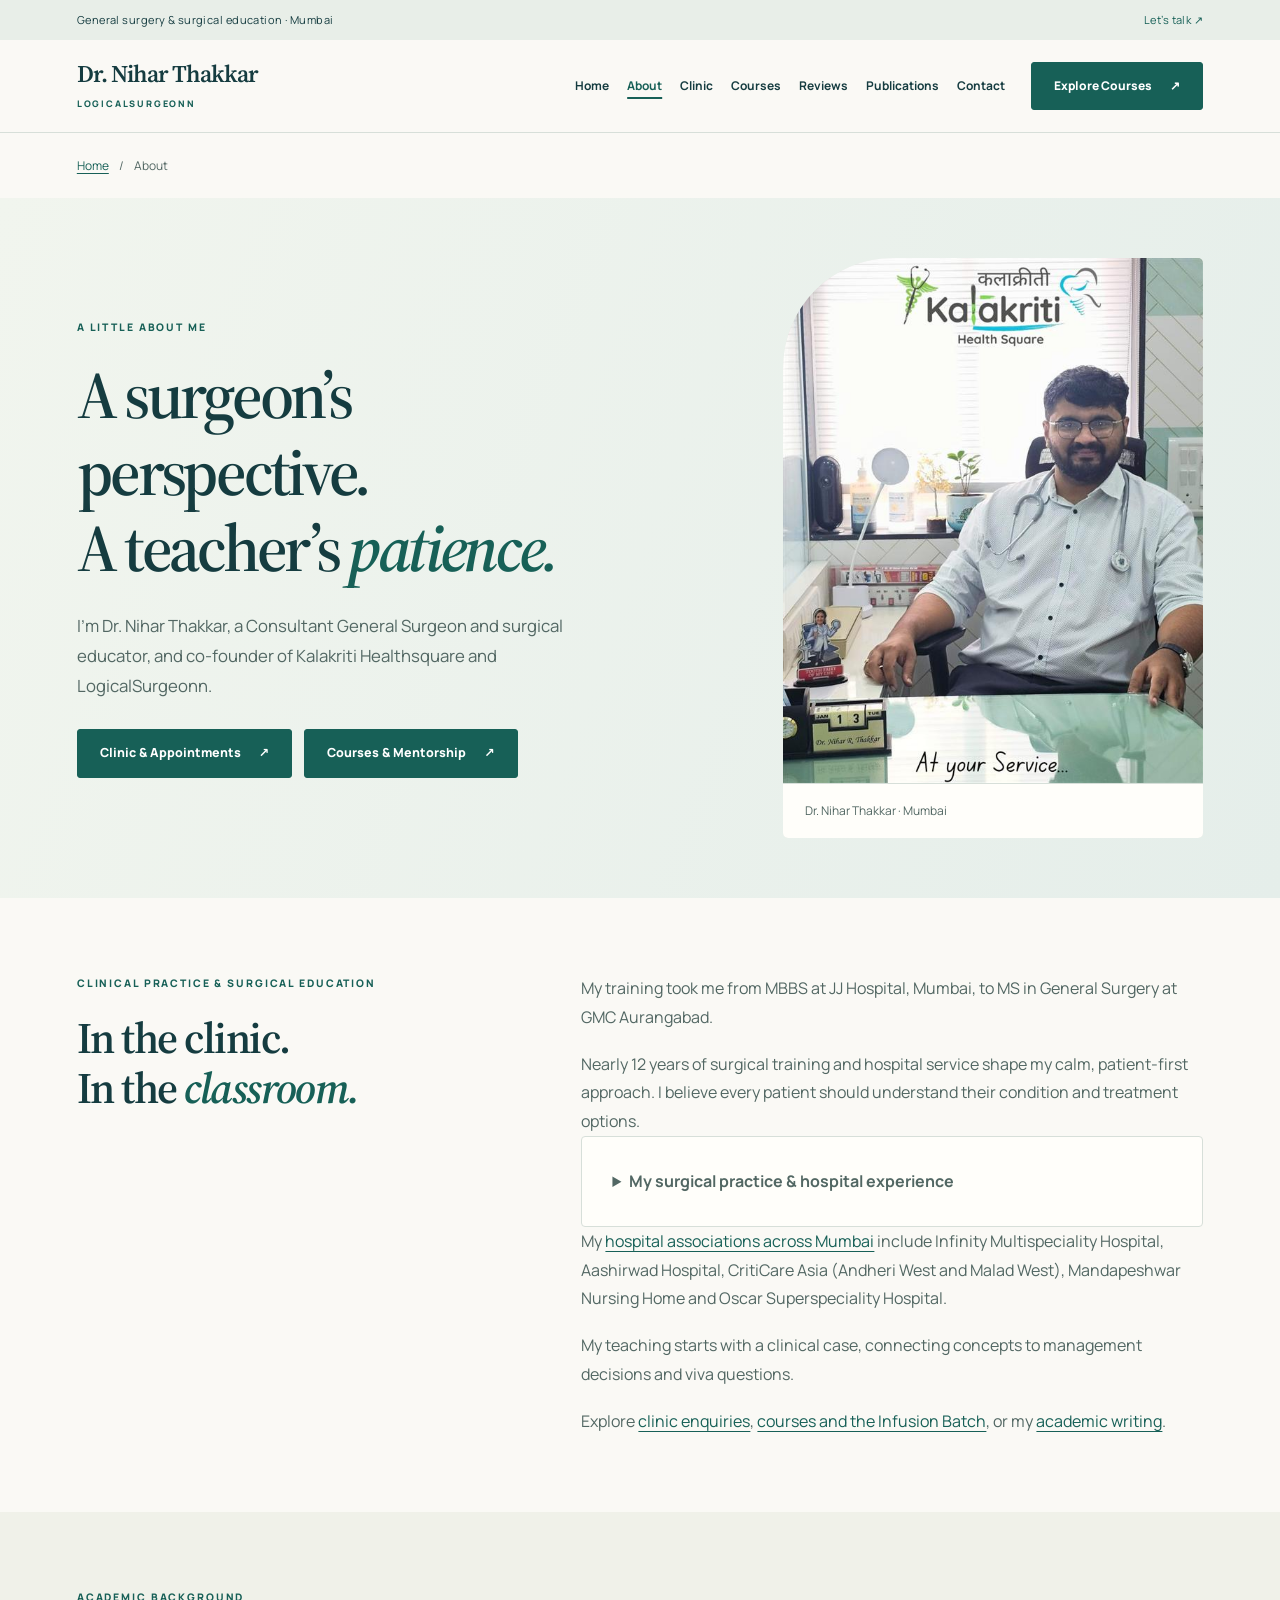
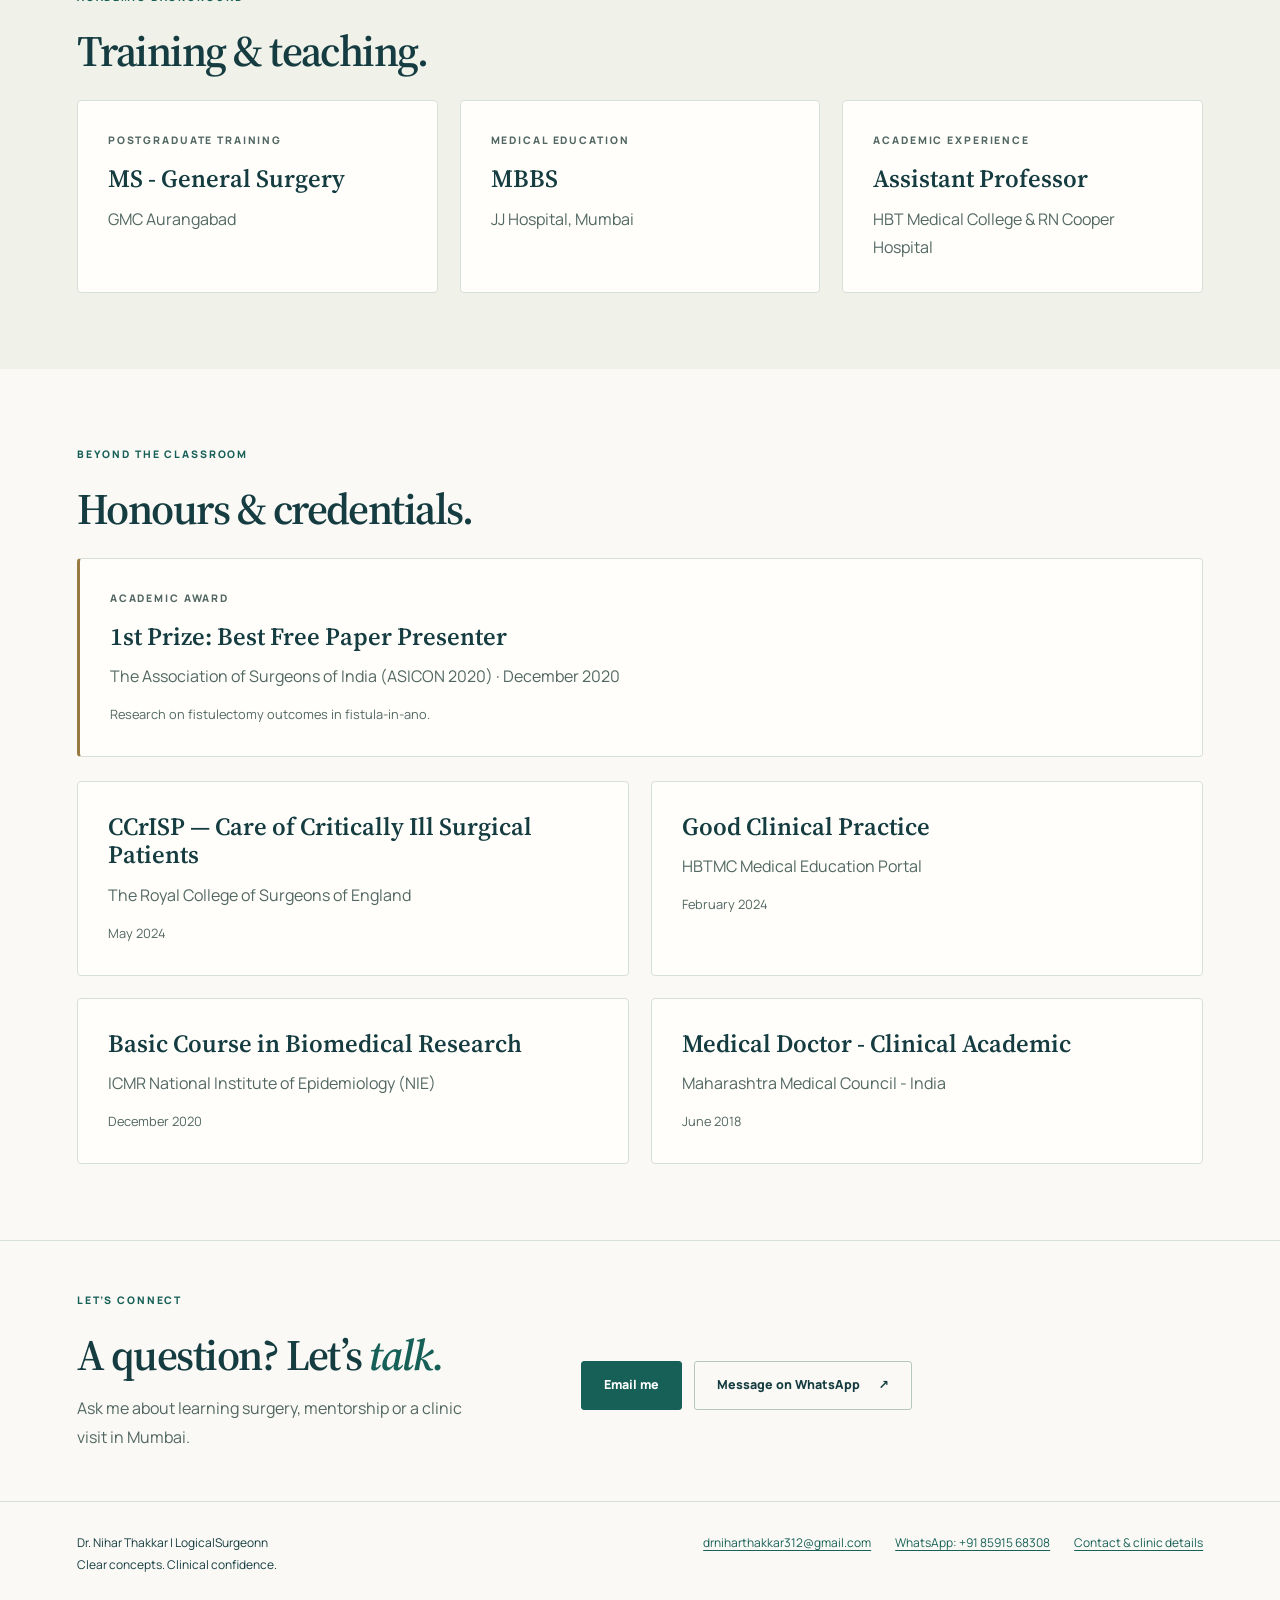
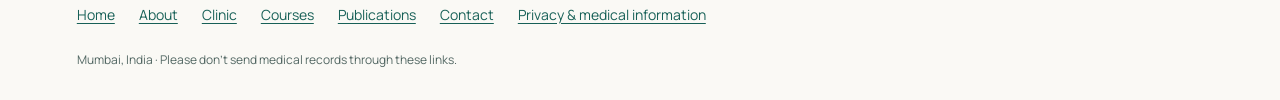
==== about.html @ 5a91bd62 "Add owner-confirmed hospital associations across Mumbai" ====
<!DOCTYPE html>
<html lang="en">
<head>
    <meta charset="UTF-8">
    <meta name="viewport" content="width=device-width, initial-scale=1.0">
    <link rel="icon" href="favicon.svg" type="image/svg+xml">
    <title>About Dr. Nihar Thakkar | LogicalSurgeonn</title>
    <meta name="description" content="Meet Dr. Nihar Thakkar, general surgeon and surgical educator, co-founder of Kalakriti Healthsquare and LogicalSurgeonn. Explore his background and credentials.">
    <link rel="canonical" href="https://jahnvi480.github.io/logicalsurgeon/about.html">
    <meta property="og:title" content="About Dr. Nihar Thakkar | LogicalSurgeonn">
    <meta property="og:description" content="A surgeon’s perspective and a teacher’s patience. Meet Dr. Nihar Thakkar, co-founder of Kalakriti Healthsquare and LogicalSurgeonn, and explore his clinical and teaching identity.">
    <meta property="og:url" content="https://jahnvi480.github.io/logicalsurgeon/about.html">
    <meta property="og:type" content="website">
    <meta property="og:image" content="https://jahnvi480.github.io/logicalsurgeon/social-preview.jpg">
    <meta property="og:image:width" content="1200">
    <meta property="og:image:height" content="630">
    <meta property="og:image:alt" content="Dr Nihar | General Surgeon &amp; Surgery Educator">
    <meta name="twitter:card" content="summary_large_image">
    <meta name="twitter:image" content="https://jahnvi480.github.io/logicalsurgeon/social-preview.jpg">
    <meta name="twitter:image:alt" content="Dr Nihar | General Surgeon &amp; Surgery Educator">
    <meta name="twitter:title" content="About Dr. Nihar Thakkar | LogicalSurgeonn">
    <meta name="twitter:description" content="Meet Dr. Nihar Thakkar, general surgeon and surgical educator, co-founder of Kalakriti Healthsquare and LogicalSurgeonn. Background, honours and credentials.">
    <link rel="preconnect" href="https://fonts.googleapis.com">
    <link rel="preconnect" href="https://fonts.gstatic.com" crossorigin>
    <link href="https://fonts.googleapis.com/css2?family=Manrope:wght@400;500;600;700;800&amp;family=Source+Serif+4:wght@500;600;700&amp;display=swap" rel="stylesheet">
    <link rel="stylesheet" href="pages.css?v=2">
    <link rel="stylesheet" href="site-header.css?v=2">
    <link rel="stylesheet" href="experience.css?v=1">
    <script src="experience.js?v=1" defer></script>
    <script type="application/ld+json">
    {
        "@context": "https://schema.org",
        "@graph": [
            {
                "@type": "AboutPage",
                "@id": "https://jahnvi480.github.io/logicalsurgeon/about.html#webpage",
                "url": "https://jahnvi480.github.io/logicalsurgeon/about.html",
                "name": "About Dr. Nihar Thakkar | LogicalSurgeonn",
                "description": "Meet Dr. Nihar Thakkar, general surgeon and surgical educator, co-founder of Kalakriti Healthsquare and LogicalSurgeonn. Explore his background and credentials.",
                "isPartOf": { "@id": "https://jahnvi480.github.io/logicalsurgeon/#website" },
                "breadcrumb": { "@id": "https://jahnvi480.github.io/logicalsurgeon/about.html#breadcrumb" },
                "mainEntity": { "@id": "https://jahnvi480.github.io/logicalsurgeon/#nihar-thakkar" }
            },
            {
                "@type": "WebSite",
                "@id": "https://jahnvi480.github.io/logicalsurgeon/#website",
                "url": "https://jahnvi480.github.io/logicalsurgeon/",
                "name": "Dr. Nihar Thakkar | LogicalSurgeonn"
            },
            {
                "@type": "Person",
                "@id": "https://jahnvi480.github.io/logicalsurgeon/#nihar-thakkar",
                "name": "Dr. Nihar Thakkar",
                "jobTitle": "General Surgeon and Surgery Educator"
            },
            {
                "@type": "BreadcrumbList",
                "@id": "https://jahnvi480.github.io/logicalsurgeon/about.html#breadcrumb",
                "itemListElement": [
                    { "@type": "ListItem", "position": 1, "name": "Home", "item": "https://jahnvi480.github.io/logicalsurgeon/" },
                    { "@type": "ListItem", "position": 2, "name": "About", "item": "https://jahnvi480.github.io/logicalsurgeon/about.html" }
                ]
            }
        ]
    }
    </script>
</head>
<body>
    <a class="skip-link" href="#main-content">Skip to content</a>
    <div class="utility-bar"><div class="container"><span>General surgery &amp; surgical education · Mumbai</span><a href="tel:+918591568308">Let’s talk ↗</a></div></div>
    <header class="site-header">
        <div class="container navigation">
            <a class="brand" href="./"><span class="brand-primary">Dr. Nihar Thakkar</span><span class="brand-secondary">LogicalSurgeonn</span></a>
            <nav class="primary-nav" id="primary-nav" aria-label="Primary navigation">
                <ul>
                    <li><a href="./">Home</a></li>
                    <li><a href="about.html" aria-current="page">About</a></li>
                    <li><a href="clinic.html">Clinic</a></li>
                    <li><a href="courses.html">Courses</a></li>
                    <li><a href="./#testimonials">Reviews</a></li>
                    <li><a href="publications.html">Publications</a></li>
                    <li><a href="./#contact">Contact</a></li>
                </ul>
            </nav>
            <a class="header-course" href="https://infusionbatch.lovable.app/">Explore Courses <span aria-hidden="true">↗</span></a>
        </div>
    </header>
    <main id="main-content" tabindex="-1">
        <nav class="breadcrumb container" aria-label="Breadcrumb"><ol><li><a href="./">Home</a></li><li aria-current="page">About</li></ol></nav>
        <section class="hero" aria-labelledby="page-title">
            <div class="container hero-grid">
                <div>
                    <p class="eyebrow">A little about me</p>
                    <h1 id="page-title">A surgeon’s perspective.<br>A teacher’s <em>patience.</em></h1>
                    <p class="lead">I’m Dr. Nihar Thakkar, a Consultant General Surgeon and surgical educator, and co-founder of Kalakriti Healthsquare and LogicalSurgeonn.</p>
                    <div class="actions"><a class="button" href="clinic.html">Clinic &amp; Appointments <span aria-hidden="true">↗</span></a><a class="button" href="courses.html">Courses &amp; Mentorship <span aria-hidden="true">↗</span></a></div>
                </div>
                <figure class="portrait">
                    <img src="dr-nihar-portrait-900.jpg" srcset="dr-nihar-portrait-600.jpg 600w, dr-nihar-portrait-900.jpg 900w" sizes="(max-width: 700px) 90vw, 45vw" alt="Dr. Nihar Thakkar at Kalakriti Health Square" width="900" height="1125" decoding="async" fetchpriority="high">
                    <figcaption>Dr. Nihar Thakkar · Mumbai</figcaption>
                </figure>
            </div>
        </section>
        <section class="section container split" aria-labelledby="story-title">
            <div><p class="eyebrow">Clinical practice &amp; surgical education</p><h2 id="story-title">In the clinic.<br>In the <em>classroom.</em></h2></div>
            <div class="prose">
                <p>My training took me from MBBS at JJ Hospital, Mumbai, to MS in General Surgery at GMC Aurangabad.</p>
                <p>Nearly 12 years of surgical training and hospital service shape my calm, patient-first approach. I believe every patient should understand their condition and treatment options.</p>
                <details class="card">
                    <summary>My surgical practice &amp; hospital experience</summary>
                    <p>My specialties include laparoscopic and anorectal surgery, diabetic foot management, emergency surgical procedures and trauma surgery. At Aashirwad Hospital, my work includes general and laparoscopic surgery, with an emphasis on ethical practice and compassionate postoperative care.</p>
                    <p>My training and service span Sir J.J. Group of Hospitals, Government Medical College Aurangabad, Bharatratna Dr. Babasaheb Ambedkar Hospital and Dr. R. N. Cooper Hospital. My experience includes service as Assistant Professor at HBT Medical College &amp; RN Cooper Hospital.</p>
                </details>
                <p>My <a href="clinic.html#hospital-associations">hospital associations across Mumbai</a> include Infinity Multispeciality Hospital, Aashirwad Hospital, CritiCare Asia (Andheri West and Malad West), Mandapeshwar Nursing Home and Oscar Superspeciality Hospital.</p>
                <p>My teaching starts with a clinical case, connecting concepts to management decisions and viva questions.</p>
                <p>Explore <a href="clinic.html">clinic enquiries</a>, <a href="courses.html">courses and the Infusion Batch</a>, or my <a href="publications.html">academic writing</a>.</p>
            </div>
        </section>
        <section class="section section-tinted" aria-labelledby="background-title">
            <div class="container">
                <p class="eyebrow">Academic background</p><h2 id="background-title">Training &amp; teaching.</h2>
                <div class="grid grid-three">
                    <article class="card"><p class="eyebrow">Postgraduate training</p><h3>MS - General Surgery</h3><p>GMC Aurangabad</p></article>
                    <article class="card"><p class="eyebrow">Medical education</p><h3>MBBS</h3><p>JJ Hospital, Mumbai</p></article>
                    <article class="card"><p class="eyebrow">Academic experience</p><h3>Assistant Professor</h3><p>HBT Medical College &amp; RN Cooper Hospital</p></article>
                </div>
            </div>
        </section>
        <section class="section container" aria-labelledby="credentials-title">
            <p class="eyebrow">Beyond the classroom</p><h2 id="credentials-title">Honours &amp; credentials.</h2>
            <article class="card award">
                <p class="eyebrow">Academic award</p><h3>1st Prize: Best Free Paper Presenter</h3>
                <p>The Association of Surgeons of India (ASICON 2020) · <time datetime="2020-12">December 2020</time></p>
                <p class="meta">Research on fistulectomy outcomes in fistula-in-ano.</p>
            </article>
            <div class="grid">
                <article class="card"><h3>CCrISP — Care of Critically Ill Surgical Patients</h3><p>The Royal College of Surgeons of England</p><p class="meta"><time datetime="2024-05">May 2024</time></p></article>
                <article class="card"><h3>Good Clinical Practice</h3><p>HBTMC Medical Education Portal</p><p class="meta"><time datetime="2024-02">February 2024</time></p></article>
                <article class="card"><h3>Basic Course in Biomedical Research</h3><p>ICMR National Institute of Epidemiology (NIE)</p><p class="meta"><time datetime="2020-12">December 2020</time></p></article>
                <article class="card"><h3>Medical Doctor - Clinical Academic</h3><p>Maharashtra Medical Council - India</p><p class="meta"><time datetime="2018-06">June 2018</time></p></article>
            </div>
        </section>
        <section class="contact-band" aria-labelledby="contact-title"><div class="container split">
            <div><p class="eyebrow">Let’s connect</p><h2 id="contact-title">A question? Let’s <em>talk.</em></h2><p class="prose">Ask me about learning surgery, mentorship or a clinic visit in Mumbai.</p></div>
            <div class="actions"><a class="button" href="mailto:drniharthakkar312@gmail.com">Email me</a><a class="button button-secondary" href="https://wa.me/918591568308">Message on WhatsApp <span aria-hidden="true">↗</span></a></div>
        </div></section>
    </main>
    <footer class="site-footer"><div class="container">
        <div class="footer-grid"><p>Dr. Nihar Thakkar | LogicalSurgeonn<br>Clear concepts. Clinical confidence.</p><div class="footer-links"><a href="mailto:drniharthakkar312@gmail.com">drniharthakkar312@gmail.com</a><a href="https://wa.me/918591568308">WhatsApp: +91 85915 68308</a><a href="./#contact">Contact &amp; clinic details</a></div></div>
        <nav class="footer-pages" aria-label="Explore the website">
            <a href="./">Home</a>
            <a href="about.html">About</a>
            <a href="clinic.html">Clinic</a>
            <a href="courses.html">Courses</a>
            <a href="publications.html">Publications</a>
            <a href="./#contact">Contact</a>
            <a href="privacy.html">Privacy &amp; medical information</a>
        </nav>
        <p class="footer-note">Mumbai, India · Please don’t send medical records through these links.</p>
    </div></footer>
</body>
</html>
---- pages.css ----
/* Standalone editorial pages; the portfolio styles remain unchanged. */
:root {
    color-scheme: light;
    --bg: #faf9f5;
    --surface: #fffefa;
    --ink: #153c40;
    --muted: #526763;
    --teal: #176057;
    --deep-teal: #104c46;
    --line: #d7dfd9;
    --soft: #edf2eb;
    --serif: "Source Serif 4", Georgia, serif;
    --sans: "Manrope", system-ui, sans-serif;
}
* { box-sizing: border-box; }
html { scroll-padding-top: 24px; }
body { margin: 0; background: var(--bg); color: var(--ink); font: 400 16px/1.8 var(--sans); }
h1, h2, h3, p, figure { margin: 0; }
h1, h2, h3 { font-family: var(--serif); font-weight: 600; line-height: 1.15; }
h1 { font-size: clamp(2.5rem, 5.2vw, 4.7rem); letter-spacing: -.05em; max-width: 17ch; }
h2 { font-size: clamp(1.9rem, 3.4vw, 2.8rem); letter-spacing: -.035em; margin-bottom: 24px; }
h3 { font-size: 1.55rem; margin-bottom: 12px; }
em { color: var(--teal); font-weight: inherit; }
p + p { margin-top: 18px; }
a { color: var(--teal); text-underline-offset: .22em; }
a:hover { text-decoration-thickness: 2px; }
a, button { -webkit-tap-highlight-color: transparent; }
:focus-visible { outline: 3px solid var(--teal); outline-offset: 5px; }
[hidden] { display: none !important; }
img { display: block; max-width: 100%; }
.container { width: min(1200px, 88%); margin-inline: auto; }
.skip-link { position: fixed; top: -100px; left: 16px; z-index: 20; padding: 12px 20px; background: var(--surface); }
.skip-link:focus { top: 12px; }
.utility-bar { background: #e8eee8; font-size: .7rem; letter-spacing: .04em; padding: 10px 0; }
.utility-bar .container { display: flex; justify-content: space-between; gap: 20px; }
.utility-bar a { flex-shrink: 0; }
.site-header { border-bottom: 1px solid var(--line); }
.navigation { display: flex; flex-wrap: wrap; align-items: center; gap: 18px 26px; padding-block: 22px; }
.brand { color: var(--ink); text-decoration: none; flex-shrink: 0; }
.brand-primary { display: block; font: 600 24px/1.2 var(--serif); letter-spacing: -.04em; }
.brand-secondary { display: block; margin-top: 7px; color: var(--teal); font-size: .6rem; font-weight: 800; letter-spacing: .2em; text-transform: uppercase; }
.primary-nav { margin-left: auto; }
.primary-nav ul { display: flex; flex-wrap: wrap; gap: 4px 18px; list-style: none; margin: 0; padding: 0; }
.primary-nav a { display: block; padding-block: 10px; color: var(--ink); text-decoration: none; font-size: .78rem; font-weight: 700; }
.primary-nav a:hover, .primary-nav a[aria-current="page"] { text-decoration: underline; text-decoration-thickness: 2px; text-underline-offset: 7px; color: var(--teal); }
.button { display: inline-flex; align-items: center; justify-content: center; gap: 18px; min-height: 48px; padding: 12px 22px; border: 1px solid var(--teal); border-radius: 3px; background: var(--teal); color: white; font-size: .78rem; font-weight: 800; text-decoration: none; text-align: center; }
.button:hover { background: var(--deep-teal); }
.button-secondary { background: transparent; color: var(--ink); border-color: #b6c7bf; }
.button-secondary:hover { background: #e4ece4; }
.header-course { order: 2; }
.menu-toggle { display: none; min-height: 44px; padding: 8px 14px; border: 1px solid #b6c7bf; background: transparent; color: var(--ink); font: 700 .8rem var(--sans); cursor: pointer; }
.breadcrumb { padding-block: 22px; font-size: .75rem; color: var(--muted); }
.breadcrumb ol { display: flex; flex-wrap: wrap; gap: 10px; margin: 0; padding: 0; list-style: none; }
.breadcrumb li + li::before { content: "/"; margin-right: 10px; color: var(--muted); }
.hero { background: linear-gradient(110deg, #f1f5ee, #e5eeea); padding-block: 60px; }
.hero-grid { display: grid; grid-template-columns: 1.15fr .85fr; gap: 8%; align-items: center; }
.eyebrow { color: var(--teal); font-size: .65rem; font-weight: 800; letter-spacing: .18em; text-transform: uppercase; margin-bottom: 20px; }
.lead { color: var(--muted); font-size: 1.05rem; max-width: 54ch; margin-top: 24px; }
.actions { display: flex; flex-wrap: wrap; gap: 12px; margin-top: 28px; }
.portrait { width: 100%; max-width: 420px; justify-self: end; border-radius: 110px 5px 5px 5px; overflow: hidden; background: #e1e7df; }
.portrait img { width: 100%; height: auto; aspect-ratio: 4 / 5; object-fit: contain; }
.portrait figcaption { padding: 16px 22px; font-size: .75rem; color: var(--muted); background: var(--surface); border-top: 1px solid var(--line); }
.section { padding-block: 76px; }
.section-tinted { background: #f0f1e9; }
.split { display: grid; grid-template-columns: .8fr 1.2fr; gap: 8%; }
.prose { max-width: 65ch; color: var(--muted); }
.grid { display: grid; grid-template-columns: repeat(2, minmax(0, 1fr)); gap: 22px; }
.grid-three { grid-template-columns: repeat(3, minmax(0, 1fr)); }
.card { padding: 30px; border: 1px solid var(--line); border-radius: 4px; background: var(--surface); }
.card p { color: var(--muted); }
.card .eyebrow { margin-bottom: 14px; }
.meta { font-size: .8rem; color: var(--muted); }
.card .meta { margin-top: 12px; }
.award { border-left: 3px solid #9a7a43; margin-bottom: 24px; }
.featured-course { display: grid; grid-template-columns: 1fr 1fr; border: 1px solid var(--line); background: var(--surface); border-radius: 5px; overflow: hidden; }
.course-image { min-width: 0; display: grid; place-items: center; background: #e1e7df; }
.course-image img { width: 100%; height: auto; max-height: 510px; object-fit: contain; }
.course-copy { padding: clamp(26px, 4vw, 56px); align-self: center; }
.course-copy p:not(.eyebrow) { color: var(--muted); }
.resource-grid { margin-top: 24px; }
.reading-note { padding: 24px 28px; border-left: 3px solid var(--teal); background: var(--soft); color: var(--muted); margin-top: 28px; max-width: 68ch; }
.card summary { cursor: pointer; font-weight: 700; }
.card[open] summary { margin-bottom: 12px; }
.publication-list { margin: 0; padding: 0; list-style: none; }
.publication { padding-block: 30px; border-top: 1px solid #c6d2c8; }
.publication h3 { max-width: 65ch; font-size: clamp(1.4rem, 2.5vw, 1.85rem); line-height: 1.4; }
.publication .eyebrow { margin-bottom: 10px; }
.publication .meta { margin: 14px 0 18px; }
.publication a { display: inline-block; padding-block: 8px; font-size: .85rem; font-weight: 800; }
.contact-band { border-top: 1px solid var(--line); padding-block: 50px; }
.contact-band .split { align-items: center; }
.contact-band h2 { margin-bottom: 14px; }
.site-footer { border-top: 1px solid var(--line); padding-block: 30px; font-size: .75rem; }
.footer-grid { display: flex; flex-wrap: wrap; justify-content: space-between; gap: 20px 40px; }
.footer-links { display: flex; flex-wrap: wrap; gap: 10px 24px; }
.footer-pages { display: flex; flex-wrap: wrap; gap: 10px 24px; margin-top: 20px; font-size: .875rem; }
.footer-pages a { padding-block: 6px; }
.footer-note { margin-top: 16px; color: var(--muted); }
.grid > *, .split > *, .hero-grid > *, .footer-grid > * { min-width: 0; }
p, h1, h2, h3, a { overflow-wrap: anywhere; }
@media (max-width: 1100px) {
    .navigation { gap: 18px; }
    .header-course { margin-left: auto; order: 0; }
    .primary-nav { flex-basis: 100%; margin-left: 0; }
    .primary-nav ul { gap: 6px 26px; }
    .primary-nav { padding-top: 12px; border-top: 1px solid var(--line); }
}
@media (max-width: 700px) {
    .container { width: 90%; }
    .utility-bar { font-size: .65rem; }
    .utility-bar .container > span { max-width: 26ch; }
    .navigation { gap: 18px 12px; }
    .brand-primary { font-size: 22px; }
    .header-course { order: 3; flex-basis: 100%; margin: 0; }
    .primary-nav { order: 2; }
    .primary-nav ul { display: grid; grid-template-columns: repeat(3, minmax(0, 1fr)); gap: 0 12px; }
    .primary-nav a { min-height: 44px; padding-block: 12px; font-size: .7rem; }
    .hero { padding-block: 38px; }
    .hero-grid, .split, .featured-course { grid-template-columns: 1fr; gap: 30px; }
    h1 { font-size: clamp(2.35rem, 9.5vw, 3.6rem); }
    .lead { font-size: .95rem; }
    .portrait { justify-self: center; max-width: 360px; border-radius: 85px 4px 4px 4px; }
    .portrait img { aspect-ratio: 1; }
    .section { padding-block: 46px; }
    .grid, .grid-three { grid-template-columns: 1fr; }
    .card { padding: 24px; }
    .course-image img { max-height: 360px; }
    .course-copy { padding: 26px; }
    .contact-band .actions { margin-top: 0; }
    .footer-links { flex-direction: column; gap: 12px; }
}
@media (prefers-reduced-motion: reduce) {
    *, *::before, *::after { scroll-behavior: auto !important; }
}
---- site-header.css ----
/* Shared header for every entry page. Load after page-specific styles. */
html { scroll-padding-top: 110px; }
.skip-link { z-index: 300; }
.utility-bar { background: #e8eee8; color: #153c40; font: 400 11px/1.8 "Manrope", sans-serif; letter-spacing: .04em; padding: 10px 0; }
.utility-bar .container { width: min(1200px, 88%); margin-inline: auto; display: flex; justify-content: space-between; gap: 20px; }
.utility-bar a { color: #176057; text-decoration: none; white-space: nowrap; }
.site-header { position: sticky; top: 0; z-index: 100; background: rgb(250 249 245 / 97%); color: #153c40; font: 400 16px/1.8 "Manrope", sans-serif; border-bottom: 1px solid #d7dfd9; backdrop-filter: blur(12px); }
.site-header .navigation { width: min(1200px, 88%); margin-inline: auto; display: flex; flex-wrap: wrap; align-items: center; justify-content: space-between; gap: 18px 26px; min-height: 92px; padding-block: 18px; font: 400 16px/1.8 "Manrope", sans-serif; }
.site-header .brand { display: block; flex-shrink: 0; min-width: 0; color: #153c40; text-decoration: none; }
.site-header .brand-primary { display: block; font: 600 24px/1.2 "Source Serif 4", Georgia, serif; letter-spacing: -.04em; white-space: nowrap; }
.site-header .brand-secondary { display: block; margin-top: 7px; color: #176057; font: 800 9px/1.8 "Manrope", sans-serif; letter-spacing: .2em; text-transform: uppercase; }
.site-header .primary-nav { margin-left: auto; order: 0; }
.site-header .primary-nav ul { display: flex; flex-wrap: wrap; align-items: center; gap: 4px 18px; margin: 0; padding: 0; list-style: none; }
.site-header .primary-nav li { margin: 0; padding: 0; }
.site-header .primary-nav a { display: block; min-height: 44px; padding: 11px 0; color: #153c40; font: 700 12px/1.8 "Manrope", sans-serif; text-decoration: none; white-space: nowrap; }
.site-header .primary-nav a:hover, .site-header .primary-nav a[aria-current="page"] { color: #176057; text-decoration: underline; text-decoration-thickness: 2px; text-underline-offset: 7px; }
.site-header .header-course { order: 2; margin: 0; display: inline-flex; align-items: center; justify-content: center; gap: 18px; min-height: 48px; padding: 12px 22px; border: 1px solid #176057; border-radius: 3px; background: #176057; color: white; font: 800 12px/1.8 "Manrope", sans-serif; text-decoration: none; white-space: nowrap; }
.site-header .header-course:hover { background: #104c46; }
.site-header a:focus-visible, .utility-bar a:focus-visible { outline: 3px solid #176057; outline-offset: 5px; }
@media (max-width: 1100px) {
    html { scroll-padding-top: 185px; }
    .site-header .primary-nav { order: 3; flex-basis: 100%; margin-left: 0; padding-top: 10px; border-top: 1px solid #d7dfd9; }
    .site-header .primary-nav ul { gap: 4px 26px; }
    .site-header .header-course { margin-left: auto; }
}
@media (max-width: 700px) {
    html { scroll-padding-top: 205px; }
    .utility-bar { font-size: 9px; }
    .utility-bar .container, .site-header .navigation { width: 90%; }
    .utility-bar .container > span { max-width: 24ch; }
    .utility-bar a { align-self: center; }
    .site-header .navigation { gap: 12px; padding-block: 14px; }
    .site-header .brand-primary { font-size: 22px; }
    .site-header .brand-secondary { font-size: 8px; }
    .site-header .header-course { display: none; }
    .site-header .primary-nav ul { display: flex; flex-wrap: wrap; gap: 0 20px; }
    .site-header .primary-nav a { font-size: 11px; }
}
---- experience.css ----
/* Progressive enhancements: all photos and copy stay visible without scripts. */
.photo-gallery { display: grid; grid-template-columns: repeat(4, minmax(0, 1fr)); gap: 22px; }
.photo-card { margin: 0; min-width: 0; }
.photo-card a { display: block; position: relative; overflow: hidden; border-radius: 6px; background: #e5eeea; }
.photo-card img { width: 100%; height: auto; aspect-ratio: 4 / 5; object-fit: cover; object-position: center; }
.photo-card:first-child img { object-position: center 45%; }
.photo-card:nth-child(2) img { object-position: center 40%; }
.photo-card figcaption { padding-top: 12px; color: #153c40; font: 600 13px/1.6 "Manrope", sans-serif; }
.photo-card a::after { content: "↗"; position: absolute; right: 12px; bottom: 12px; display: grid; place-items: center; width: 40px; height: 40px; background: #fffefa; color: #153c40; border-radius: 50%; }
.photo-dialog { width: min(940px, calc(100% - 32px)); max-height: calc(100dvh - 32px); padding: 18px; border: 1px solid #d7dfd9; border-radius: 8px; background: #fffefa; color: #153c40; overflow: auto; }
.photo-dialog::backdrop { background: rgb(9 30 29 / 85%); }
.photo-dialog img { display: block; width: 100%; height: auto; max-height: 72dvh; object-fit: contain; }
.photo-dialog button { display: block; min-height: 44px; margin: 0 0 12px auto; padding: 8px 18px; border: 1px solid #176057; background: #176057; color: white; font: 700 13px "Manrope", sans-serif; cursor: pointer; }
.photo-dialog p { margin: 12px 0 0; font: 500 14px/1.6 "Manrope", sans-serif; }
.photo-dialog button:focus-visible { outline: 3px solid #176057; outline-offset: 4px; }
.clinic-scrubs { max-width: 350px; }
.clinic-scrubs img { aspect-ratio: 3 / 4; object-fit: cover; object-position: center 45%; }
@media (hover: hover) and (prefers-reduced-motion: no-preference) {
    .photo-card img { transition: transform 240ms ease; }
    .photo-card a:hover img { transform: scale(1.035); }
    .spotlight-link, .card, .tile { transition: transform 180ms ease, box-shadow 180ms ease; }
    .spotlight-link:hover, .card:hover { transform: translateY(-3px); }
}
@media (max-width: 700px) {
    .photo-gallery { gap: 16px; grid-template-columns: repeat(2, minmax(0, 1fr)); }
    .photo-card figcaption { font-size: 11px; }
}
@media (prefers-reduced-motion: reduce) {
    .photo-card img, .spotlight-link, .card, .tile { transition: none; transform: none; }
}
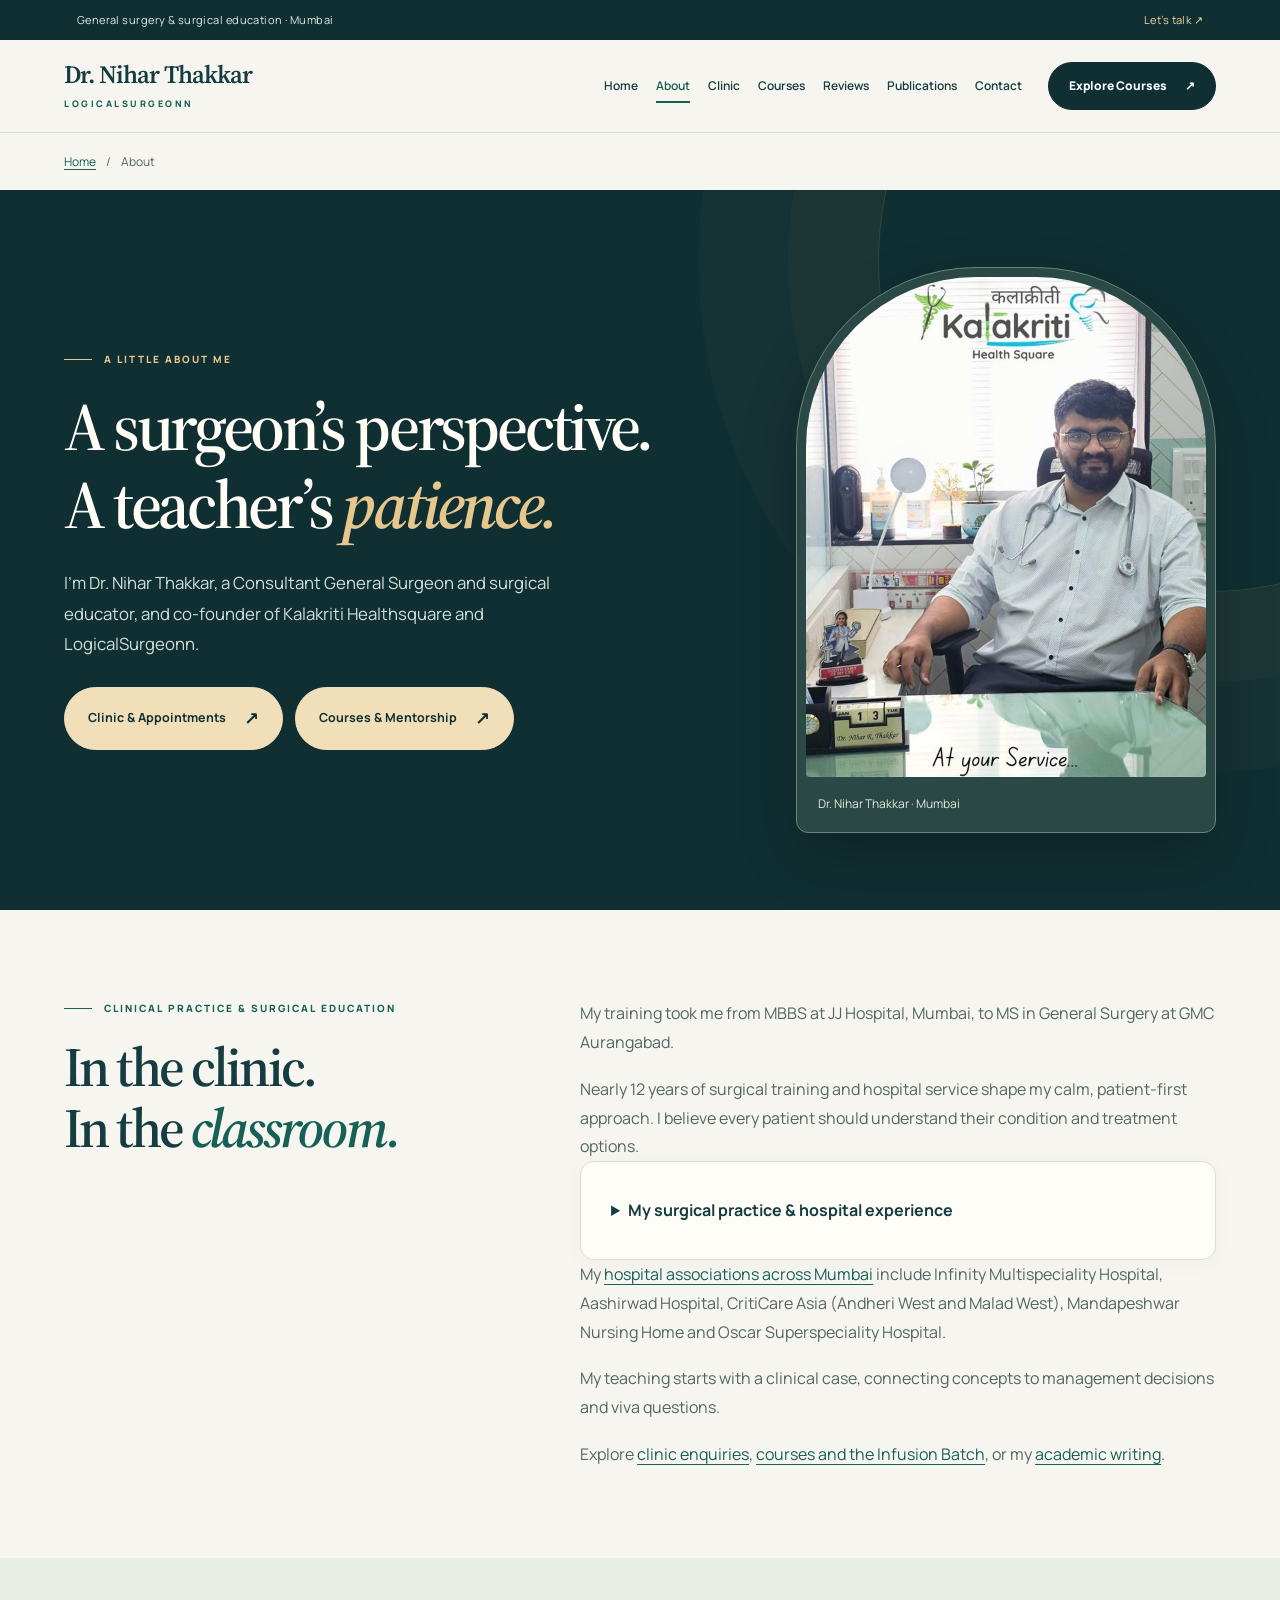
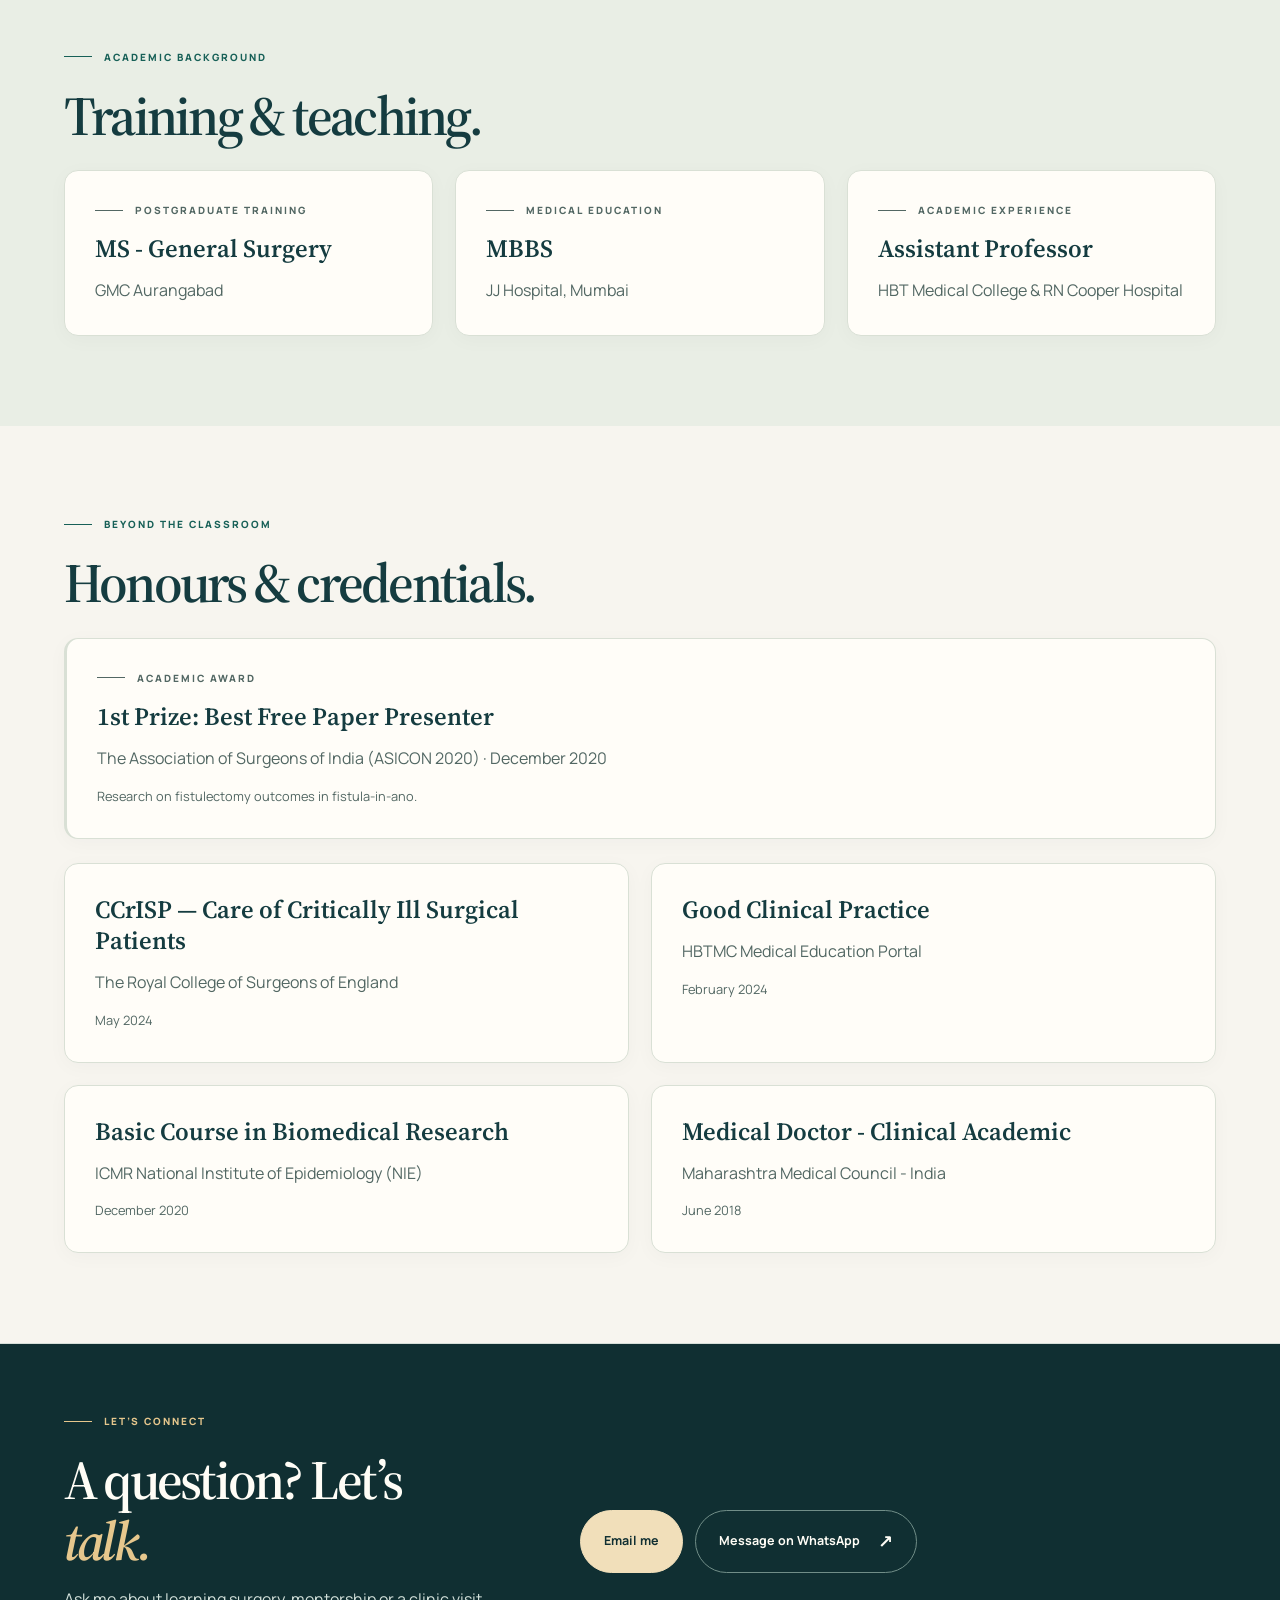
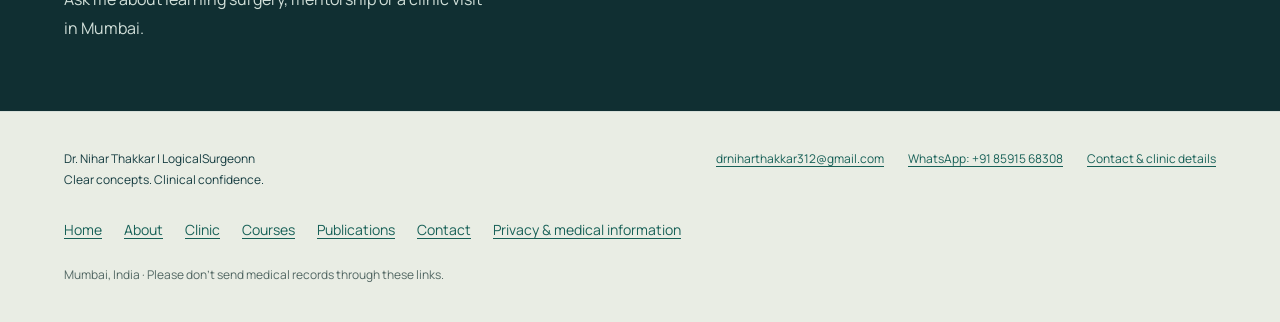
==== commit 91cbf047: "Elevate portfolio with shared photographic editorial design" ====
--- a/about.html
+++ b/about.html
@@ -26,6 +26,7 @@
     <link rel="stylesheet" href="pages.css?v=2">
     <link rel="stylesheet" href="site-header.css?v=2">
     <link rel="stylesheet" href="experience.css?v=1">
+    <link rel="stylesheet" href="visual-system.css?v=1">
     <script src="experience.js?v=1" defer></script>
     <script type="application/ld+json">
     {
--- a/visual-system.css
+++ b/visual-system.css
@@ -0,0 +1,221 @@
+/* Shared visual system. Content and navigation remain usable without JavaScript. */
+:root {
+    --editorial-dark: #102f32;
+    --editorial-gold: #e6c78d;
+    --editorial-paper: #f7f5ef;
+    --editorial-border: #d7ddd4;
+}
+body { background: var(--editorial-paper); }
+::selection { background: #e6c78d; color: #102f32; }
+.container { width: min(1240px, 90%); }
+.utility-bar { background: var(--editorial-dark); color: #e2eae4; }
+.utility-bar a { color: #f1d6a8; }
+.utility-bar a:focus-visible { outline-color: #f1d6a8; }
+.site-header { background: rgb(247 245 239 / 96%); }
+.site-header .navigation { width: min(1240px, 90%); }
+.site-header .brand-primary { font-size: 25px; }
+.site-header .brand-secondary { letter-spacing: .28em; }
+.site-header .primary-nav a { position: relative; font-weight: 600; }
+.site-header .primary-nav a:hover, .site-header .primary-nav a[aria-current="page"] { text-decoration: none; }
+.site-header .primary-nav a::after {
+    content: ""; position: absolute; inset: auto 0 5px; height: 2px;
+    background: #176057; transform: scaleX(0); transform-origin: left;
+}
+.site-header .primary-nav a:hover::after, .site-header .primary-nav a[aria-current="page"]::after { transform: scaleX(1); }
+.site-header .header-course { border-radius: 100px; padding-inline: 20px; background: var(--editorial-dark); border-color: var(--editorial-dark); }
+.btn, .button {
+    border-radius: 100px; min-height: 50px; padding: 14px 23px;
+    font-weight: 700; box-shadow: none; text-decoration: none;
+}
+.btn-primary, .button:not(.button-secondary) { background: var(--editorial-dark); border-color: var(--editorial-dark); color: #fffdf6; }
+.btn-secondary, .button-secondary { border-color: #a4b8af; background: transparent; }
+.btn span[aria-hidden], .button span[aria-hidden] { font-size: 18px; }
+.btn:hover, .button:hover { box-shadow: 0 8px 22px rgb(16 47 50 / 12%); }
+.section { padding-block: clamp(64px, 7vw, 104px); }
+.section-title, h2 { font-size: clamp(2.2rem, 4.3vw, 3.8rem); line-height: 1.1; letter-spacing: -.05em; }
+.eyebrow, .kicker { display: flex; align-items: center; gap: 12px; font-size: 10px; letter-spacing: .2em; }
+.eyebrow::before, .kicker::before { content: ""; width: 28px; height: 1px; background: currentColor; flex-shrink: 0; }
+.section-subtitle { max-width: 62ch; line-height: 1.85; }
+.hero {
+    position: relative; isolation: isolate; background: var(--editorial-dark); color: #fffdf6;
+    padding-block: clamp(48px, 6vw, 88px); overflow: hidden;
+}
+.hero::after {
+    content: ""; position: absolute; z-index: -1; pointer-events: none;
+    width: 660px; height: 660px; border: 1px solid rgb(230 199 141 / 15%);
+    border-radius: 50%; right: -260px; top: -260px;
+    box-shadow: 0 0 0 90px rgb(230 199 141 / 3%), 0 0 0 180px rgb(230 199 141 / 2%);
+}
+.hero-grid { gap: 7%; grid-template-columns: 1.1fr .9fr; }
+.hero .eyebrow, .hero .kicker { color: var(--editorial-gold); }
+.hero h1 { color: #fffdf6; }
+.hero em { color: var(--editorial-gold); }
+.hero p:not(.hero-statement):not(.eyebrow), .hero .lead { color: #d1dfd9; }
+.hero .lead { line-height: 1.8; }
+.hero .btn-primary, .hero .button:not(.button-secondary) {
+    background: #f1dfba; border-color: #f1dfba; color: #102f32;
+}
+.hero .button-secondary { color: #fffdf6; border-color: #718e88; }
+.hero .button-secondary:hover { background: #244b4b; }
+.hero a:focus-visible, .contact-band a:focus-visible, .course-grid .featured-course .btn:focus-visible { outline: 3px solid #f1dfba; outline-offset: 5px; }
+.hero .reading-note { background: #204247; border-color: var(--editorial-gold); font-size: 12px; padding: 18px 22px; }
+#home .hero-grid { align-items: center; }
+#home h1 { font: 500 24px/1.3 "Source Serif 4", Georgia, serif; margin-bottom: 22px; }
+#home .hero-statement {
+    color: #fffdf6; font-size: clamp(3rem, 5.9vw, 5.4rem); line-height: 1.06;
+    letter-spacing: -.06em; margin-bottom: 28px;
+}
+#home p:not(.hero-statement) { max-width: 48ch; font-size: 14px; }
+#home .hero-actions { margin-top: 30px; gap: 10px; }
+#home .hero-actions .btn { flex: 1 1 210px; font-size: 11px; padding-inline: 18px; }
+.spotlight-strip { gap: 20px; margin-top: 32px; }
+.spotlight-link { border-top-color: #58746d; color: #fffdf6; padding-block: 18px; }
+.spotlight-link strong { font-size: 12px; color: #fffdf6; }
+.spotlight-link span { color: #bdcfc6; font-size: 10px; }
+.hero-media {
+    border-radius: 180px 180px 16px 16px; border: 1px solid #6c8376;
+    padding: 10px; background: #2a4845; box-shadow: 0 28px 60px rgb(0 0 0 / 20%);
+}
+.hero-media img { border-radius: 170px 170px 9px 9px; aspect-ratio: 4 / 5; object-position: center 35%; }
+.hero-media .caption { inset: auto 10px 10px; border-radius: 0 0 9px 9px; padding: 70px 26px 26px; background: linear-gradient(transparent, rgb(9 34 32 / 96%)); }
+.hero-media .caption strong { font-size: 25px; }
+.hero-media .caption span { color: #f1dfba; font-size: 8px; }
+.hero .portrait { border-radius: 180px 180px 12px 12px; padding: 9px; background: #2a4845; border: 1px solid #6c8376; box-shadow: 0 24px 60px rgb(0 0 0 / 20%); }
+.hero .portrait img { border-radius: 170px 170px 4px 4px; background: #254540; }
+.hero .portrait figcaption { background: transparent; color: #e3e9dd; border: 0; padding: 16px 12px 8px; }
+.hero:not(#home) h1 { font-size: clamp(2.8rem, 5.3vw, 4.7rem); max-width: 19ch; }
+.breadcrumb { padding-block: 18px; }
+#about .about-wrap { gap: 9%; }
+.about-copy p:first-child { font: 500 clamp(1.6rem, 2.5vw, 2rem)/1.4 "Source Serif 4", Georgia, serif; color: #153c40; }
+.about-photo { border-radius: 12px 100px 12px 12px; box-shadow: 14px 14px 0 #e7e8dc; }
+.about-chips { gap: 8px; margin-block: 24px; }
+.chip { border-radius: 100px; background: #e8ede4; border-color: transparent; padding: 8px 12px; }
+#in-person { padding-top: 0; }
+.photo-gallery { grid-template-columns: 1fr 1fr 1.3fr; grid-template-rows: repeat(2, 230px); gap: 20px; }
+.photo-card { position: relative; min-height: 0; }
+.photo-card:nth-child(-n+2) { grid-row: span 2; }
+.photo-card a { height: 100%; border-radius: 12px; }
+.photo-card img { height: 100%; aspect-ratio: auto; }
+.photo-card figcaption {
+    position: absolute; left: 0; right: 0; bottom: 0; pointer-events: none;
+    padding: 48px 20px 20px; background: linear-gradient(transparent, rgb(8 30 28 / 85%));
+    color: #fffdf6; border-radius: 0 0 12px 12px; font-size: 12px;
+}
+.photo-card a::after { z-index: 1; bottom: 16px; right: 16px; width: 32px; height: 32px; background: #f1dfba; font-size: 16px; }
+.photo-card figcaption { padding-right: 56px; }
+#clinical-practice { background: #e8ede4; }
+.clinical-layout { display: grid; grid-template-columns: 1.15fr .85fr; align-items: center; gap: 8%; }
+.clinical-photo { margin: 0; background: #d2e0d9; border-radius: 14px 110px 14px 14px; overflow: hidden; max-height: 460px; }
+.clinical-photo img { width: 100%; height: 460px; object-fit: cover; object-position: center 35%; display: block; }
+#courses { background: var(--editorial-paper); }
+#courses .counters { width: 100%; margin: 32px 0; padding-block: 28px; border-bottom: 1px solid var(--editorial-border); }
+.counter-number { font: 500 clamp(1.9rem, 3vw, 2.6rem)/1.2 "Source Serif 4", Georgia, serif; }
+.counter-label { font-size: 11px; }
+.course-grid { gap: 22px; grid-template-columns: 1.2fr 1fr; }
+.course-grid .tile { border-radius: 14px; padding: 32px; background: #ecefe7; border-color: transparent; }
+.course-grid .featured-course { background: var(--editorial-dark); color: #fffdf6; padding: 0; }
+.course-grid .featured-course h3 { font-size: 38px; color: #fffdf6; }
+.course-grid .featured-course .eyebrow { color: var(--editorial-gold); }
+.course-grid .featured-course p { color: #d1dfd9; }
+.course-grid .featured-course .btn { background: #f1dfba; border-color: #f1dfba; color: #102f32; }
+.course-photo { height: 320px; }
+.course-copy { padding: 32px; }
+.course-icon { display: inline-grid; place-items: center; width: 48px; height: 48px; border-radius: 12px; background: #dce5d8; font-size: 23px; }
+#testimonials { background: #e9eee7; }
+#testimonials .eyebrow { justify-content: center; }
+.quote { padding: 34px; background: var(--editorial-paper); border-radius: 14px; text-align: left; }
+.quote p { font-size: clamp(1.3rem, 2.1vw, 1.7rem); }
+.stars { color: #80622d; }
+.carousel-buttons button { background: #fffdf6; }
+#research { background: var(--editorial-paper); }
+.publication-card, .publication { position: relative; padding: 30px 64px 30px 0; }
+.publication-card::after, .publication::after { content: "↗"; position: absolute; top: 30px; right: 0; color: #176057; font-size: 30px; pointer-events: none; }
+.publication-title { font-size: clamp(1.5rem, 2.6vw, 2rem); }
+#contact { border-top: 1px solid var(--editorial-border); }
+.form-card { border-radius: 16px; padding: 30px; background: #e9eee5; }
+.field input, .field select, .field textarea { border-radius: 8px; border-color: #b6c8bc; padding: 13px; }
+.location-section iframe { border-radius: 14px; }
+.social-widget-button { background: var(--editorial-dark); box-shadow: 0 8px 30px rgb(0 0 0 / 18%); }
+.social-widget-panel { border-radius: 16px; }
+.mobile-connect { border-radius: 100px; }
+/* Secondary-page cards use the same material, hierarchy and spacious rhythm. */
+.section-tinted { background: #e9eee5; }
+.card { border-radius: 14px; background: #fffdf8; border-color: #d9e0d5; padding: 30px; box-shadow: 0 4px 20px rgb(16 47 50 / 3%); }
+.card h3 { font-size: 1.55rem; line-height: 1.25; }
+.card a { text-underline-offset: 5px; }
+.card summary { color: #153c40; padding-block: 4px; }
+.reading-note { border-radius: 0 12px 12px 0; }
+.featured-course { border-radius: 16px; }
+#hospital-associations { counter-reset: hospital; }
+#hospital-associations .prose { margin-bottom: 30px; }
+#hospital-associations article { counter-increment: hospital; display: flex; flex-direction: column; align-items: flex-start; }
+#hospital-associations article::before { content: "0" counter(hospital); display: block; font: 500 32px/1 "Source Serif 4", Georgia, serif; color: #54736a; margin-bottom: 28px; }
+#hospital-associations article h3 { font-size: 25px; }
+#hospital-associations article a { margin-top: auto; padding-top: 24px; font-size: 12px; font-weight: 700; }
+.contact-band { background: var(--editorial-dark); color: #fffdf6; padding-block: 68px; }
+.contact-band .eyebrow, .contact-band em { color: var(--editorial-gold); }
+.contact-band .prose { color: #d1dfd9; }
+.contact-band .prose a { color: #f1dfba; }
+.contact-band .button { background: #f1dfba; color: #102f32; border-color: #f1dfba; }
+.contact-band .button-secondary { background: transparent; color: #fffdf6; border-color: #718e88; }
+.footer, .site-footer { background: #e9ede4; padding-block: 36px; }
+.footer-pages { gap: 12px 22px; }
+.photo-dialog { border-radius: 16px; padding: 22px; }
+.photo-dialog button { border-radius: 100px; }
+@media (hover: hover) and (prefers-reduced-motion: no-preference) {
+    .btn, .button, .site-header .header-course, .primary-nav a::after { transition: background-color 180ms ease, transform 180ms ease, box-shadow 180ms ease; }
+    #hospital-associations article:hover { border-color: #8ca798; box-shadow: 0 16px 32px rgb(16 47 50 / 8%); }
+    .photo-card a::after { transition: transform 180ms ease; }
+    .photo-card a:hover::after { transform: rotate(45deg); }
+}
+@media (max-width: 1100px) {
+    .hero-grid { gap: 5%; }
+    #home .hero-statement { font-size: clamp(2.9rem, 6vw, 4.3rem); }
+    #home .hero-actions .btn { flex-basis: 100%; }
+    .spotlight-strip { grid-template-columns: 1fr 1fr; gap: 16px; }
+    .spotlight-link { display: block; }
+    .spotlight-link span { display: block; margin-top: 7px; }
+    .photo-gallery { grid-template-rows: repeat(2, 190px); gap: 16px; }
+}
+@media (max-width: 700px) {
+    .site-header .brand-primary { font-size: 23px; }
+    .site-header .navigation { padding-block: 12px; gap: 8px; }
+    .site-header .primary-nav { padding-top: 6px; }
+    .site-header .primary-nav ul { gap: 0 19px; }
+    .site-header .primary-nav a { font-size: 11px; }
+    .hero { padding-block: 40px; }
+    .hero-grid { grid-template-columns: 1fr; gap: 36px; }
+    #home .hero-statement { font-size: clamp(3rem, 10.4vw, 4.5rem); }
+    #home h1 { font-size: 22px; margin-bottom: 18px; }
+    #home .hero-actions .btn { flex: 1 1 200px; }
+    #home p:not(.hero-statement) { font-size: 13px; }
+    .hero-media { max-width: 440px; border-radius: 160px 160px 14px 14px; }
+    .hero-media img { aspect-ratio: 4 / 4.6; border-radius: 150px 150px 6px 6px; }
+    .hero .portrait { max-width: 360px; }
+    .hero .portrait img { aspect-ratio: 4 / 5; }
+    .hero:not(#home) h1 { font-size: clamp(2.5rem, 9.5vw, 3.7rem); }
+    .section { padding-block: 56px; }
+    .section-title, h2 { font-size: clamp(2.1rem, 8vw, 2.9rem); }
+    .about-photo { box-shadow: 7px 7px 0 #e7e8dc; }
+    .photo-gallery { grid-template-columns: 1fr 1fr; grid-template-rows: none; gap: 14px; }
+    .photo-card:nth-child(-n+2) { grid-row: auto; }
+    .photo-card a { height: auto; }
+    .photo-card img { height: auto; aspect-ratio: 3 / 4; }
+    .photo-card:nth-child(n+3) { grid-column: span 2; }
+    .photo-card:nth-child(n+3) img { aspect-ratio: 16 / 10; }
+    .photo-card figcaption { padding-left: 14px; font-size: 11px; }
+    .clinical-layout { grid-template-columns: 1fr; gap: 30px; }
+    .clinical-photo { max-height: 360px; }
+    .clinical-photo img { height: 360px; }
+    .course-grid { grid-template-columns: 1fr; }
+    .course-grid .featured-course { grid-row: auto; }
+    .course-photo { height: 280px; }
+    .course-grid .tile, .course-copy, .card, .form-card { padding: 24px; }
+    .course-grid .featured-course { padding: 0; }
+    .quote { padding: 24px; }
+    .contact-band { padding-block: 50px; }
+    .mobile-sticky-cta { background: rgb(247 245 239 / 97%); backdrop-filter: blur(12px); }
+}
+@media (prefers-reduced-motion: reduce) {
+    *, *::before, *::after { transition: none !important; animation: none !important; scroll-behavior: auto !important; }
+}
